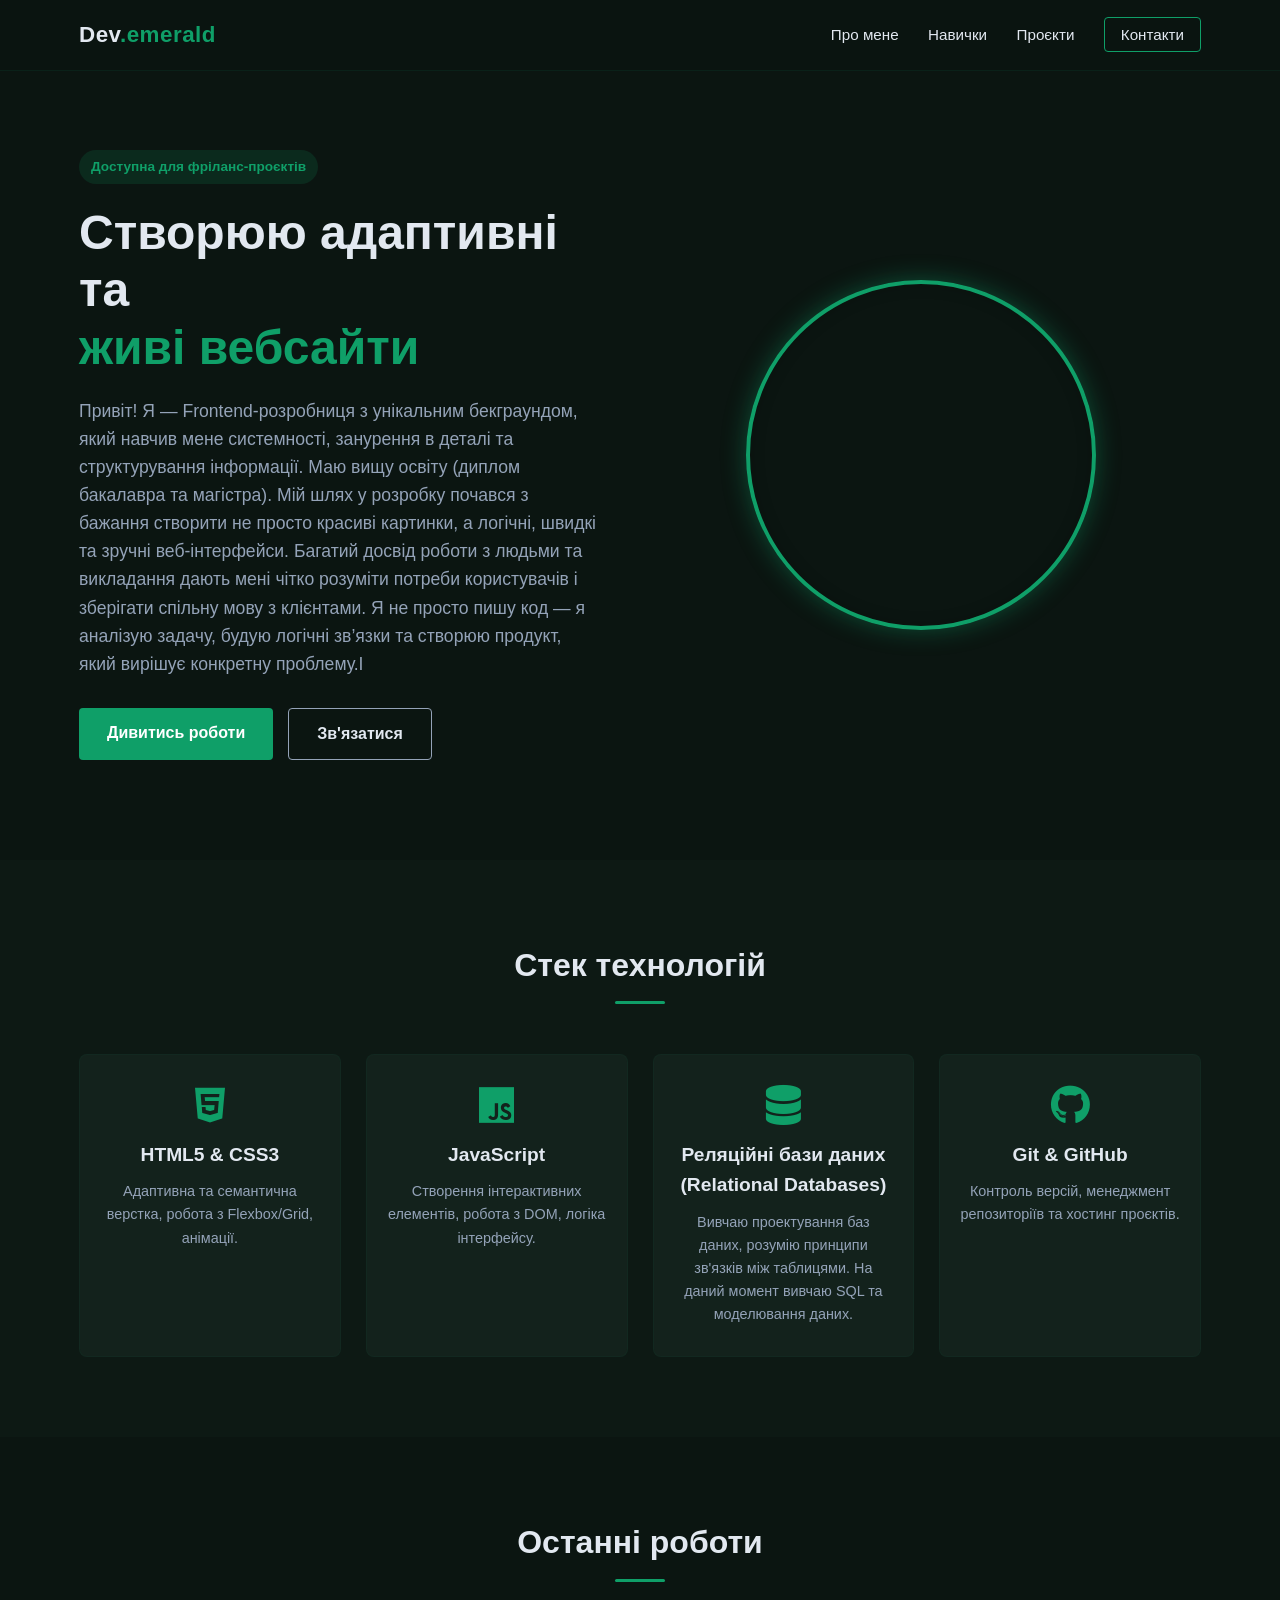
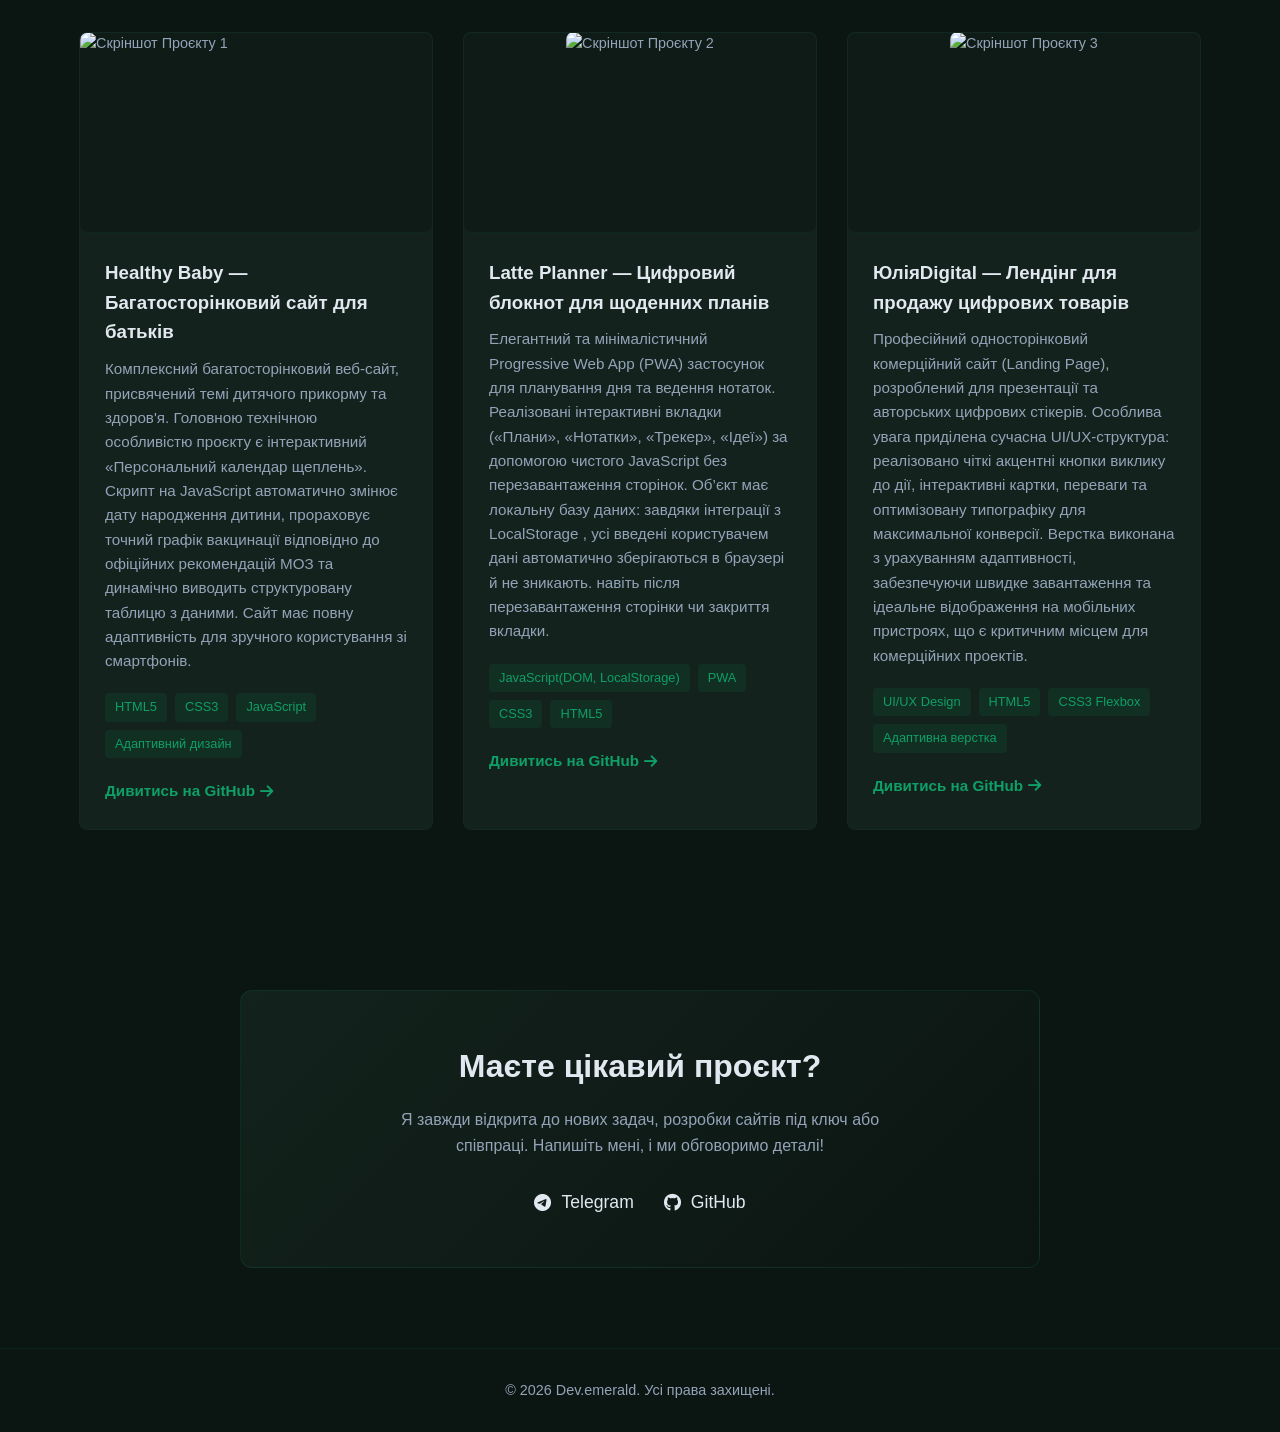
==== index.html @ 736c6722 "Add files via upload" ====
<!DOCTYPE html>
<html lang="uk">
<head>
    <meta charset="UTF-8">
    <meta name="viewport" content="width=device-width, initial-scale=1.0">
    
    <title>Портфоліо Frontend Розробниці | Олена Dev.emerald</title>
    
    <meta name="description" content="Шукаєте розробника для створення сайту? Професійна адаптивна верстка, створення лендінгів, PWA-додатків. Подивіться мої роботи!">
    
    <meta name="keywords" content="frontend розробник, замовити сайт, розробка лендінгу, адаптивний дизайн, верстка сайту, портфоліо розробника">
    <link rel="stylesheet" href="styles.css">
    
    <link rel="stylesheet" href="https://cdnjs.cloudflare.com/ajax/libs/font-awesome/6.4.0/css/all.min.css">
</head>
<body>

    <!-- Навігація -->
    <header class="navbar">
        <div class="container navbar-content">
            <div class="logo">Dev<span>.emerald</span></div>
            <nav class="nav-links">
                <a href="#about">Про мене</a>
                <a href="#skills">Навички</a>
                <a href="#projects">Проєкти</a>
                <a href="#contact" class="btn-nav">Контакти</a>
            </nav>
        </div>
    </header>

    <!-- Головний екран (Hero) -->
    <section class="hero" id="about">
        <div class="container hero-content">
            <div class="hero-text">
                <span class="badge">Доступна для фріланс-проєктів</span>
                <h1>Створюю адаптивні та <br><span class="text-highlight">живі вебсайти</span></h1>
                <p>Привіт! Я — Frontend-розробниця з унікальним бекграундом, який навчив мене системності, занурення в деталі та структурування інформації. Маю вищу освіту (диплом бакалавра та магістра).
                   Мій шлях у розробку почався з бажання створити не просто красиві картинки, а логічні, швидкі та зручні веб-інтерфейси. Багатий досвід роботи з людьми та викладання дають мені чітко розуміти потреби користувачів і зберігати спільну мову з клієнтами. Я не просто пишу код — я аналізую задачу, будую логічні зв’язки та створюю продукт, який вирішує конкретну проблему.І</p>
                 <div class="hero-cta">
                    <a href="#projects" class="btn btn-primary">Дивитись роботи</a>
                    <a href="#contact" class="btn btn-secondary">Зв'язатися</a>
                </div>
            </div>
            <div class="hero-visual">
                <img src="img/my-photo.jpg.jpg" alt="Моє фото">
            </div>
        </div>              
       
    </section>

    <!-- Навички -->
    <section class="skills" id="skills">
        <div class="container">
            <h2 class="section-title">Стек технологій</h2>
            <div class="skills-grid">
                <div class="skill-card">
                    <i class="fa-brands fa-html5"></i>
                    <h3>HTML5 & CSS3</h3>
                    <p>Адаптивна та семантична верстка, робота з Flexbox/Grid, анімації.</p>
                </div>
                <div class="skill-card">
                    <i class="fa-brands fa-js"></i>
                    <h3>JavaScript</h3>
                    <p>Створення інтерактивних елементів, робота з DOM, логіка інтерфейсу.</p>
                </div>
                <div class="skill-card">
                    <i class="fa-solid fa-database"></i>
                    <h3>Реляційні бази даних (Relational Databases)</h3>
                    <p>Вивчаю проектування баз даних, розумію принципи зв'язків між таблицями. На даний момент вивчаю SQL та моделювання даних.</p>
                </div>
                <div class="skill-card">
                    <i class="fa-brands fa-github"></i>
                    <h3>Git & GitHub</h3>
                    <p>Контроль версій, менеджмент репозиторіїв та хостинг проєктів.</p>
                </div>
            </div>
        </div>
    </section>

    <!-- Проєкти -->
    <section class="projects" id="projects">
        <div class="container">
            <h2 class="section-title">Останні роботи</h2>
            <div class="projects-grid">
                <!-- Картка проєкту 1 -->
                <div class="project-card">
                    <div class="project-img placeholder">
                        <img src="img/project1.jpg" class="project-img" alt="Скріншот Проєкту 1">
                    </div>
                    <div class="project-info">
                        <h3>Healthy Baby — Багатосторінковий сайт для батьків</h3>
                        <p>Комплексний багатосторінковий веб-сайт, присвячений темі дитячого прикорму та здоров'я. Головною технічною особливістю проєкту є інтерактивний <span>«Персональний календар щеплень»</span>. Скрипт на JavaScript автоматично змінює дату народження дитини, прораховує точний графік вакцинації відповідно до офіційних рекомендацій МОЗ та динамічно виводить структуровану таблицю з даними. Сайт має повну адаптивність для зручного користування зі смартфонів.</p>
                        <div class="project-tags">
                            <span>HTML5</span>
                            <span>CSS3</span>
                            <span>JavaScript</span>
                            <span>Адаптивний дизайн</span>
                        </div>
                        <a href="https://angelinacherry74-code.github.io/baby-food/" class="project-link">Дивитись на GitHub <i class="fa-solid fa-arrow-right"></i></a>
                    </div>
                </div>
                <!-- Картка проєкту 2 -->
                <div class="project-card">
                    <div class="project-img placeholder">
                        <span><img src="img/project2.jpg" class="project-img" alt="Скріншот Проєкту 2"></span>
                    </div>
                    <div class="project-info">
                        <h3>Latte Planner — Цифровий блокнот для щоденних планів</h3>
                        <p>Елегантний та мінімалістичний Progressive Web App (PWA) застосунок для планування дня та ведення нотаток. Реалізовані інтерактивні вкладки («Плани», «Нотатки», «Трекер», «Ідеї») за допомогою чистого JavaScript без перезавантаження сторінок. Об’єкт має локальну базу даних: завдяки інтеграції з LocalStorage , усі введені користувачем дані автоматично зберігаються в браузері й не зникають. навіть після перезавантаження сторінки чи закриття вкладки.</p>
                        <div class="project-tags">
                            <span>JavaScript(DOM, LocalStorage)</span>
                            <span>PWA</span>
                            <span>CSS3</span>
                            <span>HTML5</span>
                        </div>
                        <a href="https://angelinacherry74-code.github.io/latte-planner/" class="project-link">Дивитись на GitHub <i class="fa-solid fa-arrow-right"></i></a>
                    </div>
                </div>
                <!-- Картка проєкту 3 -->
                <div class="project-card">
                    <div class="project-img placeholder">
                        <span><img src="img/project3.jpg" class="project-img" alt="Скріншот Проєкту 3"></span>
                    </div>
                    <div class="project-info">
                        <h3>ЮліяDigital — Лендінг для продажу цифрових товарів</h3>
                        <p>Професійний односторінковий комерційний сайт (Landing Page), розроблений для презентації та авторських цифрових стікерів. Особлива увага приділена сучасна UI/UX-структура: реалізовано чіткі акцентні кнопки виклику до дії, інтерактивні картки, переваги та оптимізовану типографіку для максимальної конверсії. Верстка виконана з урахуванням адаптивності, забезпечуючи швидке завантаження та ідеальне відображення на мобільних пристроях, що є критичним місцем для комерційних проектів.</p>
                        <div class="project-tags">
                            <span>UI/UX Design</span>
                            <span>HTML5</span>
                            <span>CSS3 Flexbox</span>
                            <span>Адаптивна верстка</span>
                        </div>
                        <a href="https://angelinacherry74-code.github.io/lending/" class="project-link">Дивитись на GitHub <i class="fa-solid fa-arrow-right"></i></a>
                    </div>
                </div>
            </div>
        </div>
    </section>

    <!-- Зворотній зв'язок -->
    <section class="contact" id="contact">
        <div class="container contact-box">
            <h2>Маєте цікавий проєкт?</h2>
            <p>Я завжди відкрита до нових задач, розробки сайтів під ключ або співпраці. Напишіть мені, і ми обговоримо деталі!</p>
            <div class="contact-links">
                <a href="https://t.me/Foxymaddened" target="_blank" class="contact-item">
        <i class="fa-brands fa-telegram"></i> Telegram
    </a>
                <a href="https://github.com/angelinacherry74-code" target="_blank" class="contact-item"><i class="fa-brands fa-github"></i> GitHub</a>
            </div>
        </div>
    </section>

    <!-- Футер -->
    <footer class="footer">
        <div class="container">
            <p>&copy; 2026 Dev.emerald. Усі права захищені.</p>
        </div>
    </footer>

</body>
</html>
---- styles.css ----
/* Базові налаштування та змінні */
:root {
    --bg-dark: #0b1511;       /* Дуже темний смарагдово-сірий фон */
    --bg-card: #13221c;       /* Фон для карток */
    --primary: #0f9f68;       /* Яскравий смарагдовий акцент */
    --primary-hover: #14b87c; /* Смарагдовий при ховері */
    --text-main: #e2e8f0;     /* Світло-сірий текст */
    --text-muted: #94a3b8;    /* Текст для описів */
    --white: #ffffff;
}

* {
    margin: 0;
    padding: 0;
    box-sizing: border-box;
    scroll-behavior: smooth;
}

body {
    background-color: var(--bg-dark);
    color: var(--text-main);
    font-family: 'Segoe UI', Tahoma, Geneva, Verdana, sans-serif;
    line-height: 1.6;
}

.container {
    width: 90%;
    max-width: 1200px;
    margin: 0 auto;
    padding: 0 15px;
}

/* Навігація */
.navbar {
    background-color: rgba(11, 21, 17, 0.85);
    backdrop-filter: blur(10px);
    position: fixed;
    width: 100%;
    top: 0;
    z-index: 1000;
    border-bottom: 1px solid rgba(15, 159, 104, 0.1);
}

.navbar-content {
    display: flex;
    justify-content: space-between;
    align-items: center;
    height: 70px;
}

.logo {
    font-size: 1.4rem;
    font-weight: 700;
    letter-spacing: 0.5px;
}

.logo span {
    color: var(--primary);
}

.nav-links a {
    color: var(--text-main);
    text-decoration: none;
    margin-left: 25px;
    transition: color 0.3s ease;
    font-size: 0.95rem;
}

.nav-links a:hover {
    color: var(--primary);
}

.nav-links .btn-nav {
    border: 1px solid var(--primary);
    padding: 8px 16px;
    border-radius: 4px;
    transition: all 0.3s ease;
}

.nav-links .btn-nav:hover {
    background-color: var(--primary);
    color: var(--white);
}

/* Головний екран (Hero) */
.hero {
    padding: 150px 0 100px;
    min-height: 80vh;
    display: flex;
    align-items: center;
}

.hero-content {
    display: flex;
    align-items: center;
    justify-content: space-between;
    gap: 40px;
}

.hero-text {
    flex: 1;
    max-width: 600px;
}

.badge {
    background-color: rgba(15, 159, 104, 0.15);
    color: var(--primary);
    padding: 6px 12px;
    border-radius: 20px;
    font-size: 0.85rem;
    font-weight: 600;
    display: inline-block;
    margin-bottom: 20px;
}

.hero-text h1 {
    font-size: 3rem;
    line-height: 1.2;
    margin-bottom: 20px;
}

.text-highlight {
    color: var(--primary);
}

.hero-text p {
    color: var(--text-muted);
    font-size: 1.1rem;
    margin-bottom: 30px;
}

.hero-cta {
    display: flex;
    gap: 15px;
}

.btn {
    padding: 12px 28px;
    border-radius: 4px;
    text-decoration: none;
    font-weight: 600;
    transition: all 0.3s ease;
}

.btn-primary {
    background-color: var(--primary);
    color: var(--white);
}

.btn-primary:hover {
    background-color: var(--primary-hover);
}

.btn-secondary {
    border: 1px solid var(--text-muted);
    color: var(--text-main);
}

.btn-secondary:hover {
    border-color: var(--primary);
    color: var(--primary);
}

.hero-visual {
    flex: 1;
    display: flex;
    justify-content: center;
}

/* Абстрактна смарагдова фігура як декор */
.emerald-shape {
    width: 300px;
    height: 300px;
    background: linear-gradient(135deg, var(--primary), #054f33);
    border-radius: 30% 70% 70% 30% / 30% 30% 70% 70%;
    box-shadow: 0 0 60px rgba(15, 159, 104, 0.3);
    animation: morph 8s ease-in-out infinite alternate;
}

@keyframes morph {
    0% { border-radius: 30% 70% 70% 30% / 30% 30% 70% 70%; }
    100% { border-radius: 70% 30% 30% 70% / 70% 70% 30% 30%; }
}

/* Загальні стилі секцій */
.section-title {
    text-align: center;
    font-size: 2rem;
    margin-bottom: 50px;
    position: relative;
}

.section-title::after {
    content: '';
    display: block;
    width: 50px;
    height: 3px;
    background-color: var(--primary);
    margin: 10px auto 0;
    border-radius: 2px;
}

/* Секція навичок */
.skills {
    padding: 80px 0;
    background-color: rgba(19, 34, 28, 0.3);
}

.skills-grid {
    display: grid;
    grid-template-columns: repeat(auto-fit, minmax(220px, 1fr));
    gap: 25px;
}

.skill-card {
    background-color: var(--bg-card);
    padding: 30px 20px;
    border-radius: 8px;
    text-align: center;
    border: 1px solid rgba(15, 159, 104, 0.05);
    transition: transform 0.3s ease, border-color 0.3s ease;
}

.skill-card:hover {
    transform: translateY(-5px);
    border-color: rgba(15, 159, 104, 0.3);
}

.skill-card i {
    font-size: 2.5rem;
    color: var(--primary);
    margin-bottom: 15px;
}

.skill-card h3 {
    margin-bottom: 10px;
    font-size: 1.2rem;
}

.skill-card p {
    color: var(--text-muted);
    font-size: 0.9rem;
}

/* Проєкти */
.projects {
    padding: 80px 0;
}

.projects-grid {
    display: grid;
    grid-template-columns: repeat(auto-fit, minmax(340px, 1fr));
    gap: 30px;
}

.project-card {
    background-color: var(--bg-card);
    border-radius: 8px;
    overflow: hidden;
    border: 1px solid rgba(15, 159, 104, 0.05);
}

.project-img.placeholder {
    height: 200px;
    background-color: #0e1b16;
    display: flex;
    align-items: center;
    justify-content: center;
    color: var(--text-muted);
    font-size: 0.9rem;
    border-bottom: 1px solid rgba(15, 159, 104, 0.1);
}
.project-img {
    width: 100%;
    height: 200px;
    object-fit: cover;
    object-position: top;
    border-radius: 8px;
    display: block;
}

.project-info {
    padding: 25px;
}

.project-info h3 {
    margin-bottom: 10px;
}

.project-info p {
    color: var(--text-muted);
    font-size: 0.95rem;
    margin-bottom: 20px;
}

.project-tags {
    display: flex;
    flex-wrap: wrap;
    gap: 8px;
    margin-bottom: 20px;
}

.project-tags span {
    background-color: rgba(15, 159, 104, 0.1);
    color: var(--primary);
    padding: 4px 10px;
    border-radius: 4px;
    font-size: 0.8rem;
    font-weight: 500;
}

.project-link {
    color: var(--primary);
    text-decoration: none;
    font-weight: 600;
    font-size: 0.95rem;
    display: inline-flex;
    align-items: center;
    gap: 5px;
    transition: gap 0.2s ease;
}

.project-link:hover {
    color: var(--primary-hover);
    gap: 10px;
}

/* Контакти */
.contact {
    padding: 80px 0;
}

.contact-box {
    background: linear-gradient(135deg, var(--bg-card), #0b1511);
    padding: 50px;
    border-radius: 12px;
    text-align: center;
    border: 1px solid rgba(15, 159, 104, 0.15);
    max-width: 800px;
}

.contact-box h2 {
    font-size: 2rem;
    margin-bottom: 15px;
}

.contact-box p {
    color: var(--text-muted);
    max-width: 500px;
    margin: 0 auto 30px;
}

.contact-links {
    display: flex;
    justify-content: center;
    gap: 30px;
    flex-wrap: wrap;
}

.contact-item {
    color: var(--text-main);
    text-decoration: none;
    font-size: 1.1rem;
    display: flex;
    align-items: center;
    gap: 10px;
    transition: color 0.3s ease;
}

.contact-item:hover {
    color: var(--primary);
}

/* Футер */
.footer {
    text-align: center;
    padding: 30px 0;
    border-top: 1px solid rgba(15, 159, 104, 0.1);
    color: var(--text-muted);
    font-size: 0.9rem;
}

/* Адаптивність для мобільних пристроїв */
@media (max-width: 768px) {
    .navbar-content {
        flex-direction: column;
        height: auto;
        padding: 15px 0;
        gap: 15px;
    
    }
    .nav-links {
        display: flex;
        flex-wrap: wrap;
        justify-content: center;
        gap: 10px;
        width: 100%;
    }
    .nav-links a {
        margin: 0;
        padding: 8px 16px;
        display: inline-block;
        text-align: center;
    }
    .hero-content {
        flex-direction: column-reverse;
        text-align: center;
        padding-top: 50px;
    }
    .hero-text h1 {
        font-size: 2.2rem;
    }
    .hero-cta {
        justify-content: center;
    }
    
}
 /* Контейнер для фото (правий бік екрану) */
.hero-visual {
    flex: 1;
    display: flex;
    justify-content: center;
    align-items: center;
    position: relative;
    padding: 20px;
}

/* Стилізація самого зображення */
.hero-visual img {
    width: 350px;         /* Оптимальна ширина фото */
    height: 350px;        /* Висота має бути рівною ширині, щоб коло було ідеальним */
    object-fit: cover;    /* Робить так, щоб фото не стискалося і не розтягувалося, а акуратно обрізалося по центру */
    border-radius: 50%;   /* Робить фото повністю круглим. Якщо хочеш квадрат із м'якими кутами — зміни на 20px */
    
    /* Смарагдова рамка навколо фото */
    border: 4px solid var(--primary); 
    
    /* Ефектне м'яке смарагдове світіння (неоновий ефект) */
    box-shadow: 0 0 25px rgba(15, 159, 104, 0.4), 
                inset 0 0 15px rgba(0, 0, 0, 0.2);
                
    /* Плавний ефект при наведенні мишкою */
    transition: transform 0.5s ease, box-shadow 0.5s ease;
}

/* Інтерактивний ефект: коли наводиш мишкою на фото, воно злегка збільшується, а сяйво стає яскравішим */
.hero-visual img:hover {
    transform: scale(1.03);
    box-shadow: 0 0 40px rgba(20, 184, 124, 0.7);
}

/* Адаптивність для мобільних пристроїв (екрани менше 768px) */
@media (max-width: 768px) {
    .hero-visual {
        width: 100%;
        margin-bottom: 20px; /* Додає відступ, щоб на смартфонах фото не притискалося до тексту */
    }
    
    .hero-visual img {
        width: 220px;       /* Трохи зменшуємо розмір фото на телефонах */
        height: 220px;
    }
}
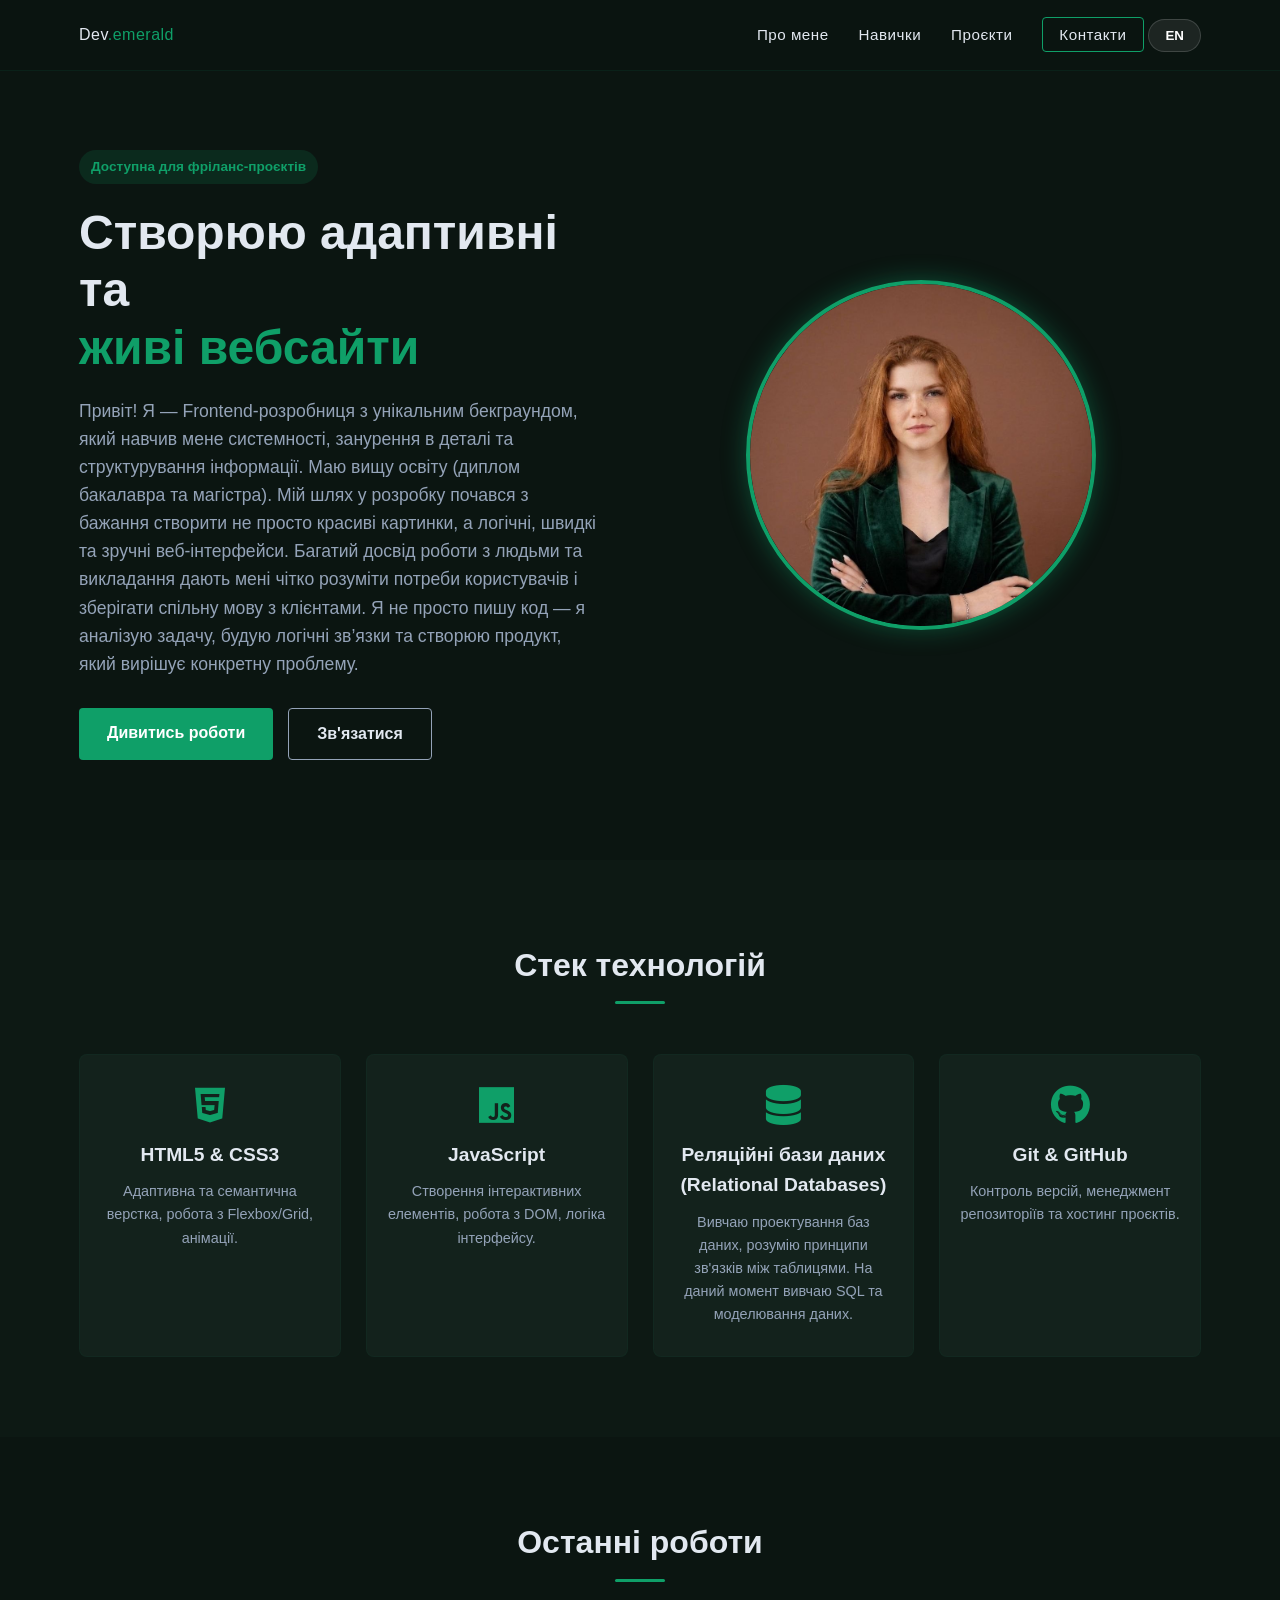
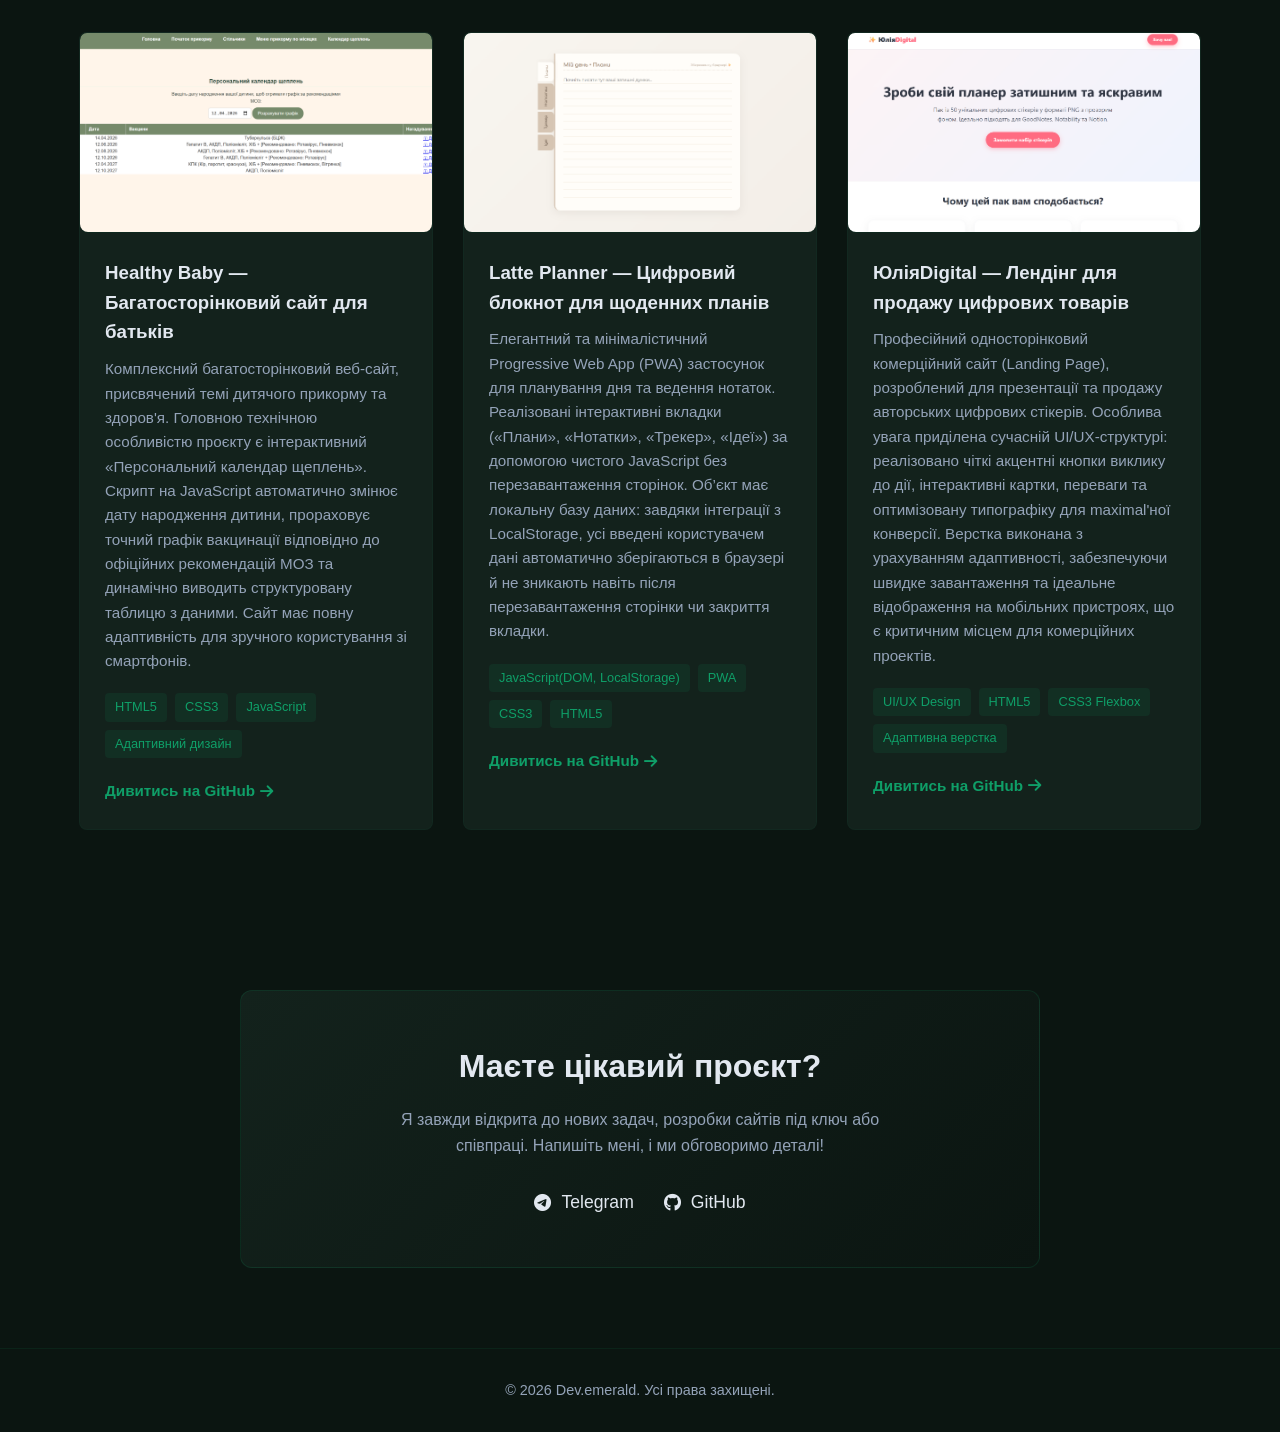
==== commit 92788f0b: "Add files via upload" ====
--- a/index.html
+++ b/index.html
@@ -19,11 +19,13 @@
     <header class="navbar">
         <div class="container navbar-content">
             <div class="logo">Dev<span>.emerald</span></div>
+            
             <nav class="nav-links">
-                <a href="#about">Про мене</a>
-                <a href="#skills">Навички</a>
-                <a href="#projects">Проєкти</a>
-                <a href="#contact" class="btn-nav">Контакти</a>
+                <a href="#about" data-i18n="nav-about">Про мене</a>
+                <a href="#skills" data-i18n="nav-skills">Навички</a>
+                <a href="#projects" data-i18n="nav-projects">Проєкти</a>
+                <a href="#contact" class="btn-nav" data-i18n="nav-contact">Контакти</a>
+                <button id="lang-toggle" class="lang-toggle" type="button">EN</button>
             </nav>
         </div>
     </header>
@@ -32,13 +34,15 @@
     <section class="hero" id="about">
         <div class="container hero-content">
             <div class="hero-text">
-                <span class="badge">Доступна для фріланс-проєктів</span>
-                <h1>Створюю адаптивні та <br><span class="text-highlight">живі вебсайти</span></h1>
-                <p>Привіт! Я — Frontend-розробниця з унікальним бекграундом, який навчив мене системності, занурення в деталі та структурування інформації. Маю вищу освіту (диплом бакалавра та магістра).
-                   Мій шлях у розробку почався з бажання створити не просто красиві картинки, а логічні, швидкі та зручні веб-інтерфейси. Багатий досвід роботи з людьми та викладання дають мені чітко розуміти потреби користувачів і зберігати спільну мову з клієнтами. Я не просто пишу код — я аналізую задачу, будую логічні зв’язки та створюю продукт, який вирішує конкретну проблему.І</p>
+                <span class="badge" data-i18n="hero-badge">Доступна для фріланс-проєктів</span>
+                <h1>
+                    <span data-i18n="hero-title-1">Створюю адаптивні та </span><br>
+                    <span class="text-highlight" data-i18n="hero-title-highlight">живі вебсайти</span>
+                </h1>
+                <p data-i18n="hero-text">Привіт! Я — Frontend-розробниця з унікальним бекграундом, який навчив мене системності, занурення в деталі та структурування інформації. Маю вищу освіту (диплом бакалавра та магістра). Мій шлях у розробку почався з бажання створити не просто красиві картинки, а логічні, швидкі та зручні веб-інтерфейси. Багатий досвід роботи з людьми та викладання дають мені чітко розуміти потреби користувачів і зберігати спільну мову з клієнтами. Я не просто пишу код — я аналізую задачу, будую логічні зв’язки та створюю продукт, який вирішує конкретну проблему.</p>
                  <div class="hero-cta">
-                    <a href="#projects" class="btn btn-primary">Дивитись роботи</a>
-                    <a href="#contact" class="btn btn-secondary">Зв'язатися</a>
+                    <a href="#projects" class="btn btn-primary" data-i18n="btn-view-work">Дивитись роботи</a>
+                    <a href="#contact" class="btn btn-secondary" data-i18n="btn-contact-me">Зв'язатися</a>
                 </div>
             </div>
             <div class="hero-visual">
@@ -51,27 +55,27 @@
     <!-- Навички -->
     <section class="skills" id="skills">
         <div class="container">
-            <h2 class="section-title">Стек технологій</h2>
+            <h2 class="section-title" data-i18n="section-skills">Стек технологій</h2>
             <div class="skills-grid">
                 <div class="skill-card">
                     <i class="fa-brands fa-html5"></i>
                     <h3>HTML5 & CSS3</h3>
-                    <p>Адаптивна та семантична верстка, робота з Flexbox/Grid, анімації.</p>
+                    <p data-i18n="skill-html-desc">Адаптивна та семантична верстка, робота з Flexbox/Grid, анімації.</p>
                 </div>
                 <div class="skill-card">
                     <i class="fa-brands fa-js"></i>
                     <h3>JavaScript</h3>
-                    <p>Створення інтерактивних елементів, робота з DOM, логіка інтерфейсу.</p>
+                    <p data-i18n="skill-js-desc">Створення інтерактивних елементів, робота з DOM, логіка інтерфейсу.</p>
                 </div>
                 <div class="skill-card">
                     <i class="fa-solid fa-database"></i>
-                    <h3>Реляційні бази даних (Relational Databases)</h3>
-                    <p>Вивчаю проектування баз даних, розумію принципи зв'язків між таблицями. На даний момент вивчаю SQL та моделювання даних.</p>
+                    <h3 data-i18n="skill-db-title">Реляційні бази даних (Relational Databases)</h3>
+                    <p data-i18n="skill-db-desc">Вивчаю проектування баз даних, розумію принципи зв'язків між таблицями. На даний момент вивчаю SQL та моделювання даних.</p>
                 </div>
                 <div class="skill-card">
                     <i class="fa-brands fa-github"></i>
                     <h3>Git & GitHub</h3>
-                    <p>Контроль версій, менеджмент репозиторіїв та хостинг проєктів.</p>
+                    <p data-i18n="skill-git-desc">Контроль версій, менеджмент репозиторіїв та хостинг проєктів.</p>
                 </div>
             </div>
         </div>
@@ -80,7 +84,7 @@
     <!-- Проєкти -->
     <section class="projects" id="projects">
         <div class="container">
-            <h2 class="section-title">Останні роботи</h2>
+            <h2 class="section-title" data-i18n="section-projects">Останні роботи</h2>
             <div class="projects-grid">
                 <!-- Картка проєкту 1 -->
                 <div class="project-card">
@@ -88,15 +92,15 @@
                         <img src="img/project1.jpg" class="project-img" alt="Скріншот Проєкту 1">
                     </div>
                     <div class="project-info">
-                        <h3>Healthy Baby — Багатосторінковий сайт для батьків</h3>
-                        <p>Комплексний багатосторінковий веб-сайт, присвячений темі дитячого прикорму та здоров'я. Головною технічною особливістю проєкту є інтерактивний <span>«Персональний календар щеплень»</span>. Скрипт на JavaScript автоматично змінює дату народження дитини, прораховує точний графік вакцинації відповідно до офіційних рекомендацій МОЗ та динамічно виводить структуровану таблицю з даними. Сайт має повну адаптивність для зручного користування зі смартфонів.</p>
+                        <h3 data-i18n="project-1-title">Healthy Baby — Багатосторінковий сайт для батьків</h3>
+                        <p data-i18n="project-1-desc">Комплексний багатосторінковий веб-сайт, присвячений темі дитячого прикорму та здоров'я. Головною технічною особливістю проєкту є інтерактивний <span>«Персональний календар щеплень»</span>. Скрипт на JavaScript автоматично змінює дату народження дитини, прораховує точний графік вакцинації відповідно до офіційних рекомендацій МОЗ та динамічно виводить структуровану таблицю з даними. Сайт має повну адаптивність для зручного користування зі смартфонів.</p>
                         <div class="project-tags">
                             <span>HTML5</span>
                             <span>CSS3</span>
                             <span>JavaScript</span>
-                            <span>Адаптивний дизайн</span>
+                            <span data-i18n="project-1-tag-responsive">Адаптивний дизайн</span>
                         </div>
-                        <a href="https://angelinacherry74-code.github.io/baby-food/" class="project-link">Дивитись на GitHub <i class="fa-solid fa-arrow-right"></i></a>
+                        <a href="https://angelinacherry74-code.github.io/baby-food/" class="project-link"><span data-i18n="project-1-link">Дивитись на GitHub</span> <i class="fa-solid fa-arrow-right"></i></a>
                     </div>
                 </div>
                 <!-- Картка проєкту 2 -->
@@ -105,15 +109,15 @@
                         <span><img src="img/project2.jpg" class="project-img" alt="Скріншот Проєкту 2"></span>
                     </div>
                     <div class="project-info">
-                        <h3>Latte Planner — Цифровий блокнот для щоденних планів</h3>
-                        <p>Елегантний та мінімалістичний Progressive Web App (PWA) застосунок для планування дня та ведення нотаток. Реалізовані інтерактивні вкладки («Плани», «Нотатки», «Трекер», «Ідеї») за допомогою чистого JavaScript без перезавантаження сторінок. Об’єкт має локальну базу даних: завдяки інтеграції з LocalStorage , усі введені користувачем дані автоматично зберігаються в браузері й не зникають. навіть після перезавантаження сторінки чи закриття вкладки.</p>
+                        <h3 data-i18n="project-2-title">Latte Planner — Цифровий блокнот для щоденних планів</h3>
+                        <p data-i18n="project-2-desc">Елегантний та мінімалістичний Progressive Web App (PWA) застосунок для планування дня та ведення нотаток. Реалізовані інтерактивні вкладки («Плани», «Нотатки», «Трекер», «Ідеї») за допомогою чистого JavaScript без перезавантаження сторінок. Об’єкт має локальну базу даних: завдяки інтеграції з LocalStorage, усі введені користувачем дані автоматично зберігаються в браузері й не зникають навіть після перезавантаження сторінки чи закриття вкладки.</p>
                         <div class="project-tags">
                             <span>JavaScript(DOM, LocalStorage)</span>
                             <span>PWA</span>
                             <span>CSS3</span>
                             <span>HTML5</span>
                         </div>
-                        <a href="https://angelinacherry74-code.github.io/latte-planner/" class="project-link">Дивитись на GitHub <i class="fa-solid fa-arrow-right"></i></a>
+                        <a href="https://angelinacherry74-code.github.io/latte-planner/" class="project-link"><span data-i18n="project-2-link">Дивитись на GitHub</span> <i class="fa-solid fa-arrow-right"></i></a>
                     </div>
                 </div>
                 <!-- Картка проєкту 3 -->
@@ -122,15 +126,15 @@
                         <span><img src="img/project3.jpg" class="project-img" alt="Скріншот Проєкту 3"></span>
                     </div>
                     <div class="project-info">
-                        <h3>ЮліяDigital — Лендінг для продажу цифрових товарів</h3>
-                        <p>Професійний односторінковий комерційний сайт (Landing Page), розроблений для презентації та авторських цифрових стікерів. Особлива увага приділена сучасна UI/UX-структура: реалізовано чіткі акцентні кнопки виклику до дії, інтерактивні картки, переваги та оптимізовану типографіку для максимальної конверсії. Верстка виконана з урахуванням адаптивності, забезпечуючи швидке завантаження та ідеальне відображення на мобільних пристроях, що є критичним місцем для комерційних проектів.</p>
+                        <h3 data-i18n="project-3-title">ЮліяDigital — Лендінг для продажу цифрових товарів</h3>
+                        <p data-i18n="project-3-desc">Професійний односторінковий комерційний сайт (Landing Page), розроблений для презентації та авторських цифрових стікерів. Особлива увага приділена сучасній UI/UX-структурі: реалізовано чіткі акцентні кнопки виклику до дії, інтерактивні картки, переваги та оптимізовану типографіку для максимальної конверсії. Верстка виконана з урахуванням адаптивності, забезпечуючи швидке завантаження та ідеальне відображення на мобільних пристроях, що є критичним місцем для комерційних проектів.</p>
                         <div class="project-tags">
                             <span>UI/UX Design</span>
                             <span>HTML5</span>
                             <span>CSS3 Flexbox</span>
-                            <span>Адаптивна верстка</span>
+                            <span data-i18n="project-3-tag-adaptive">Адаптивна верстка</span>
                         </div>
-                        <a href="https://angelinacherry74-code.github.io/lending/" class="project-link">Дивитись на GitHub <i class="fa-solid fa-arrow-right"></i></a>
+                        <a href="https://angelinacherry74-code.github.io/lending/" class="project-link"><span data-i18n="project-3-link">Дивитись на GitHub</span> <i class="fa-solid fa-arrow-right"></i></a>
                     </div>
                 </div>
             </div>
@@ -140,12 +144,12 @@
     <!-- Зворотній зв'язок -->
     <section class="contact" id="contact">
         <div class="container contact-box">
-            <h2>Маєте цікавий проєкт?</h2>
-            <p>Я завжди відкрита до нових задач, розробки сайтів під ключ або співпраці. Напишіть мені, і ми обговоримо деталі!</p>
+            <h2 data-i18n="contact-title">Маєте цікавий проєкт?</h2>
+            <p data-i18n="contact-text">Я завжди відкрита до нових задач, розробки сайтів під ключ або співпраці. Напишіть мені, і ми обговоримо деталі!</p>
             <div class="contact-links">
                 <a href="https://t.me/Foxymaddened" target="_blank" class="contact-item">
-        <i class="fa-brands fa-telegram"></i> Telegram
-    </a>
+                    <i class="fa-brands fa-telegram"></i> Telegram
+                </a>
                 <a href="https://github.com/angelinacherry74-code" target="_blank" class="contact-item"><i class="fa-brands fa-github"></i> GitHub</a>
             </div>
         </div>
@@ -154,9 +158,11 @@
     <!-- Футер -->
     <footer class="footer">
         <div class="container">
-            <p>&copy; 2026 Dev.emerald. Усі права захищені.</p>
+            <p data-i18n="footer-copy">© 2026 Dev.emerald. Усі права захищені.</p>
         </div>
     </footer>
-
+<script src="translations.js"></script>
+    
+    <script src="script.js"></script>
 </body>
 </html>
--- a/styles.css
+++ b/styles.css
@@ -46,16 +46,28 @@
     justify-content: space-between;
     align-items: center;
     height: 70px;
-}
-
-.logo {
-    font-size: 1.4rem;
-    font-weight: 700;
+    gap: 20px;
     letter-spacing: 0.5px;
 }
 
 .logo span {
     color: var(--primary);
+}
+
+.lang-toggle {
+    background-color: rgba(255, 255, 255, 0.08);
+    border: 1px solid rgba(255, 255, 255, 0.15);
+    color: var(--white);
+    padding: 8px 16px;
+    border-radius: 999px;
+    cursor: pointer;
+    transition: background-color 0.3s ease, border-color 0.3s ease;
+    font-weight: 600;
+}
+
+.lang-toggle:hover {
+    background-color: rgba(15, 159, 104, 0.18);
+    border-color: var(--primary);
 }
 
 .nav-links a {
